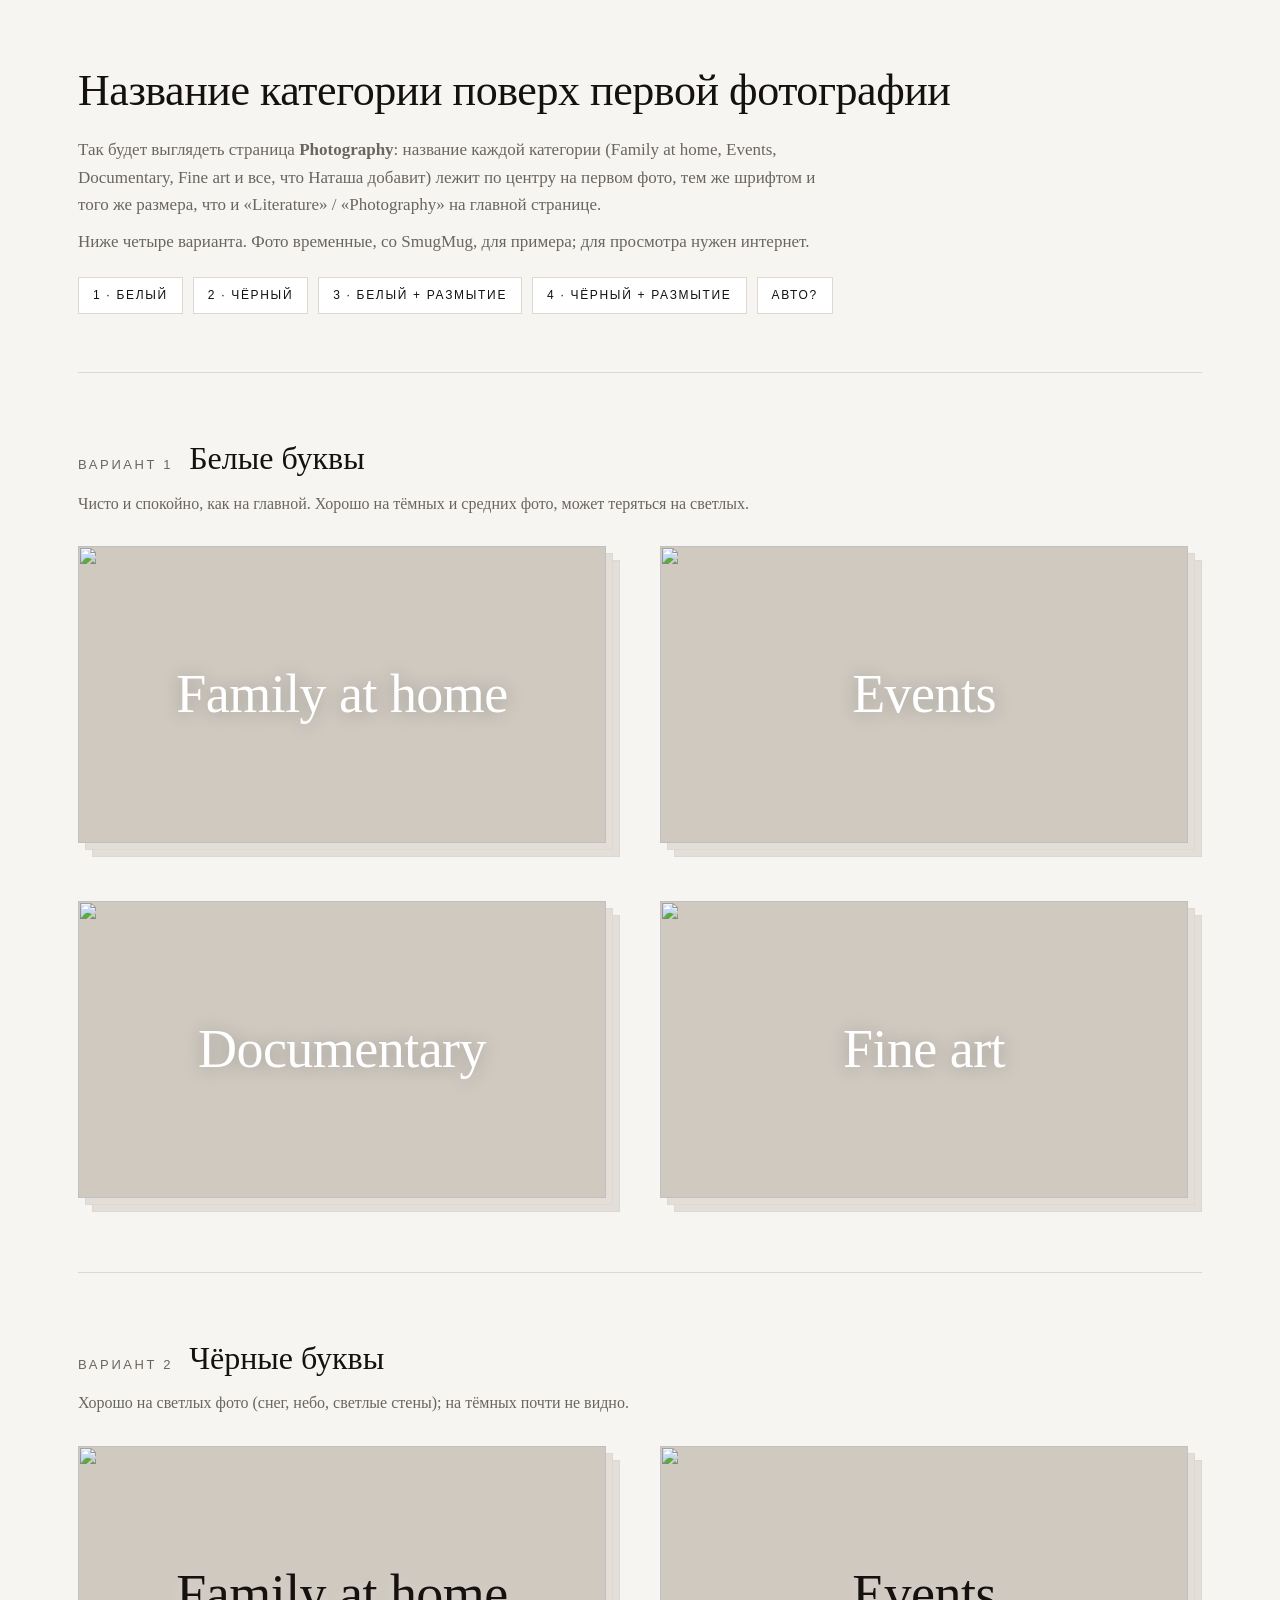
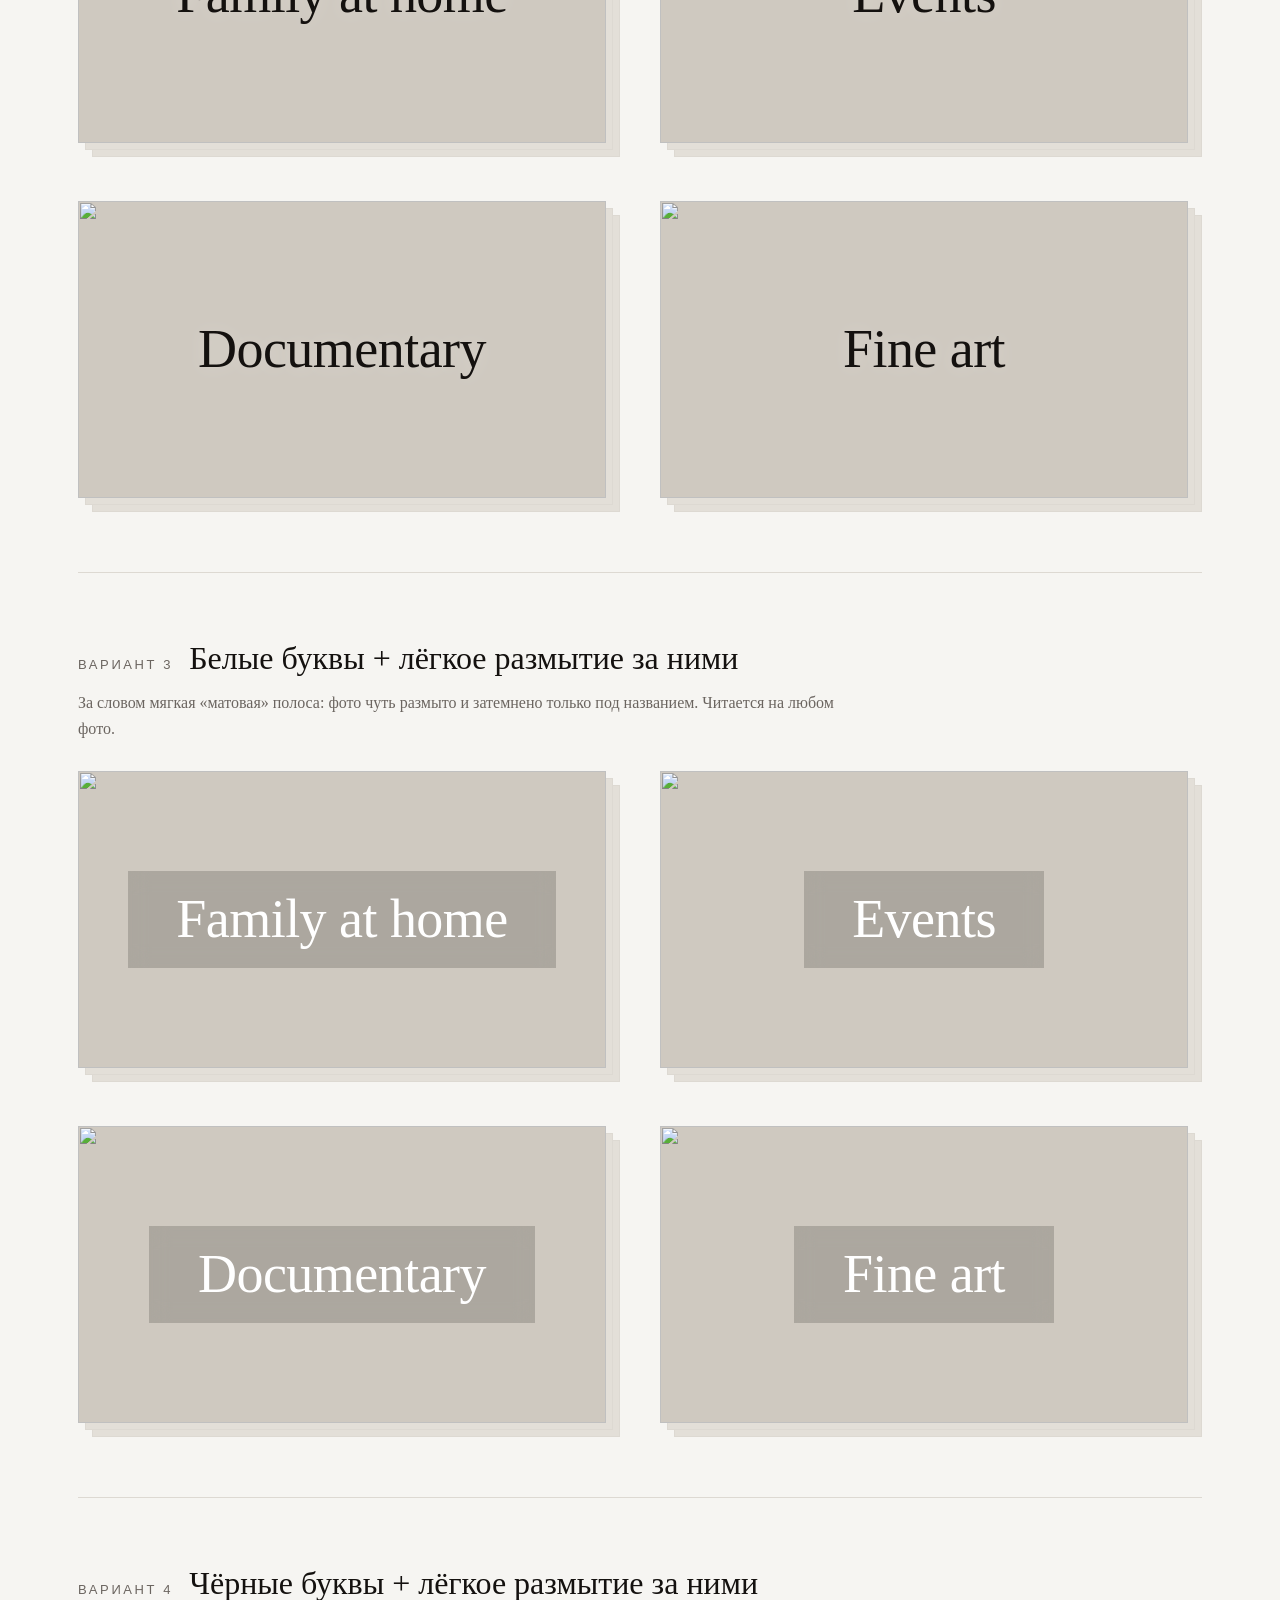
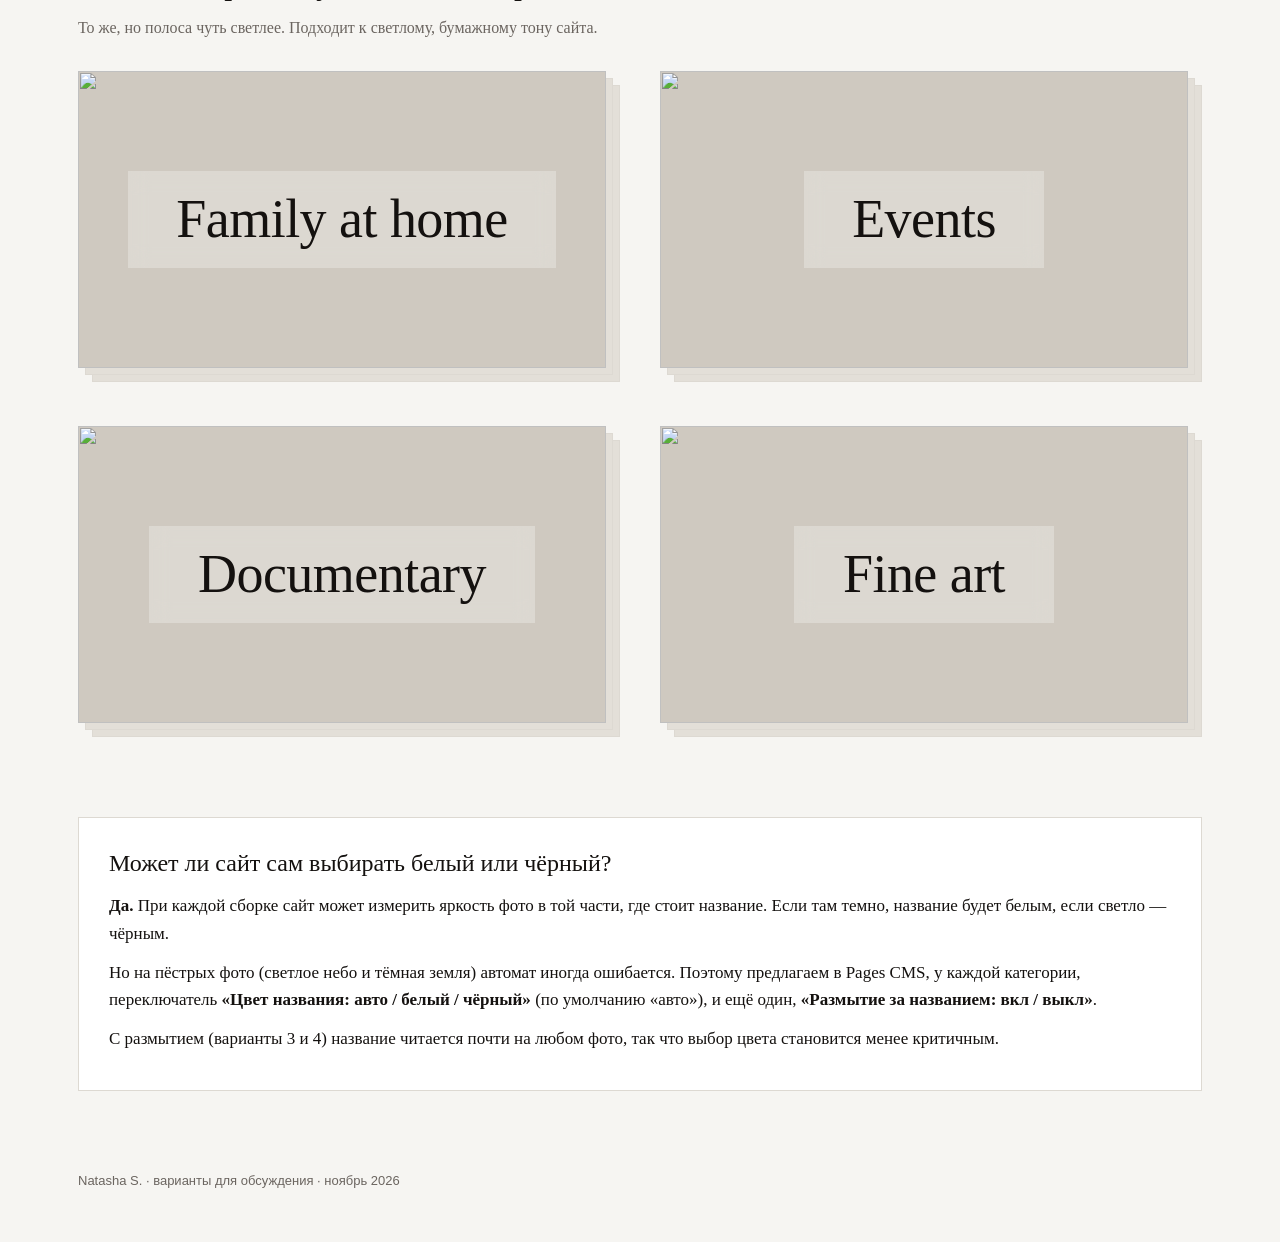
==== extras/category-title-options.html @ a848a956 "Draft page: category title options for Natasha Co-Authored-By: Claude Opus 5.5 <noreply@anthropic.co" ====
<!doctype html>
<html lang="ru"><head><meta charset="utf-8"><meta name="robots" content="noindex"><meta name="viewport" content="width=device-width,initial-scale=1">
<title>Названия категорий на фото — 4 варианта</title>
<style>
:root{--paper:#f6f5f2;--ink:#14110f;--muted:#6b6560;--line:#ddd9d2}
*{box-sizing:border-box}
body{margin:0;background:var(--paper);color:var(--ink);font-family:"Iowan Old Style","Palatino Linotype",Palatino,Georgia,"Times New Roman",serif;font-size:17px;line-height:1.6;-webkit-font-smoothing:antialiased}
.sans{font-family:-apple-system,BlinkMacSystemFont,"Helvetica Neue",Arial,sans-serif}
.wrap{max-width:1180px;margin:0 auto;padding:0 28px}
header{padding:56px 0 18px}
header h1{font-weight:400;font-size:clamp(28px,4vw,44px);margin:0 0 10px;letter-spacing:-.01em}
header p{max-width:760px;margin:0 0 10px;color:var(--muted)}
.jump{display:flex;flex-wrap:wrap;gap:10px;margin:22px 0 0}
.jump a{color:var(--ink);font-size:12px;letter-spacing:.14em;text-transform:uppercase;text-decoration:none;border:1px solid var(--line);padding:8px 14px;background:#fff}
section.v{padding:60px 0 20px;border-top:1px solid var(--line);margin-top:40px}
.vhead{display:flex;align-items:baseline;gap:16px;flex-wrap:wrap;margin-bottom:6px}
.vhead .n{font-size:13px;letter-spacing:.2em;color:var(--muted)}
.vhead h2{font-weight:400;font-size:clamp(24px,3vw,32px);margin:0}
.vnote{color:var(--muted);margin:0 0 30px;max-width:760px;font-size:16px}
.grid{display:grid;grid-template-columns:1fr 1fr;gap:44px 40px}
@media(max-width:760px){.grid{grid-template-columns:1fr}}
/* card = same stacked look as the live Photography page */
.card{position:relative;margin:0 14px 14px 0}
.card::before,.card::after{content:"";position:absolute;inset:0;background:#e3dfd8;border:1px solid var(--line)}
.card::before{transform:translate(14px,14px)}.card::after{transform:translate(7px,7px)}
.ph{position:relative;z-index:1;aspect-ratio:16/9;overflow:hidden;background:#cfc9c0}
.ph img{position:absolute;inset:0;width:100%;height:100%;object-fit:cover;display:block}
.ttl{position:absolute;inset:0;display:flex;align-items:center;justify-content:center;text-align:center;padding:20px}
.ttl span{font-family:"Iowan Old Style","Palatino Linotype",Palatino,Georgia,"Times New Roman",serif;font-weight:400;font-style:normal;font-size:clamp(28px,4.6vw,54px);letter-spacing:-.01em;line-height:1.1;text-transform:none}
.white .ttl span{color:#fff;text-shadow:0 1px 18px rgba(0,0,0,.25)}
.black .ttl span{color:var(--ink);text-shadow:0 1px 18px rgba(255,255,255,.25)}
/* blur band behind the word */
.blur .ttl span{padding:.35em .9em;backdrop-filter:blur(10px);-webkit-backdrop-filter:blur(10px)}
.white.blur .ttl span{background:rgba(20,17,15,.18);text-shadow:none}
.black.blur .ttl span{background:rgba(246,245,242,.34);text-shadow:none}
.cap{font-size:12px;letter-spacing:.12em;text-transform:uppercase;color:var(--muted);margin-top:10px}
.qa{background:#fff;border:1px solid var(--line);padding:26px 30px;margin:60px 0 80px}
.qa h3{font-weight:400;font-size:24px;margin:0 0 10px}
.qa p{margin:0 0 12px}
.qa ul{margin:0 0 6px;padding-left:20px}
footer{color:var(--muted);font-size:13px;padding:0 0 50px}
</style></head><body>
<div class="wrap">
<header>
  <h1>Название категории поверх первой фотографии</h1>
  <p>Так будет выглядеть страница <b>Photography</b>: название каждой категории (Family at home, Events, Documentary, Fine art и все, что Наташа добавит) лежит по центру на первом фото, тем же шрифтом и того же размера, что и «Literature» / «Photography» на главной странице.</p>
  <p>Ниже четыре варианта. Фото временные, со SmugMug, для примера; для просмотра нужен интернет.</p>
  <div class="jump sans"><a href="#v1">1 · Белый</a><a href="#v2">2 · Чёрный</a><a href="#v3">3 · Белый + размытие</a><a href="#v4">4 · Чёрный + размытие</a><a href="#auto">Авто?</a></div>
</header>

<section class="v" id="v1"><div class="vhead"><span class="n sans">ВАРИАНТ 1</span><h2>Белые буквы</h2></div><p class="vnote">Чисто и спокойно, как на главной. Хорошо на тёмных и средних фото, может теряться на светлых.</p><div class="grid"><div><div class="card white"><div class="ph"><img src="https://photos.smugmug.com/Fr%C3%AD%C3%B0a-T%C3%B3mas-Eyborg/i-x3jqPpj/0/KsQg6JRPxbB7XpdxL8n7jQ8fPhh5bJhFhCkpwvd72/XL/DSCF0589-3-XL.jpg" alt="" loading="lazy"><div class="ttl"><span>Family at home</span></div></div></div></div><div><div class="card white"><div class="ph"><img src="https://photos.smugmug.com/Olga-Tokarczuk/i-Dnhv8x4/0/MCznbXnq9zkvr38t78bZq2rw8jXM85wVN9ZpM8JSW/L/DSCF3307-L.jpg" alt="" loading="lazy"><div class="ttl"><span>Events</span></div></div></div></div><div><div class="card white"><div class="ph"><img src="https://photos.smugmug.com/%D0%94%D0%BE%D0%BC%D0%B0/i-3DvgwRV/0/KmtNZwfpNNcV2r82j3Rk4cP6JK4Q8BxG9mBZS4GZH/XL/DSCF9285-XL.jpg" alt="" loading="lazy"><div class="ttl"><span>Documentary</span></div></div></div></div><div><div class="card white"><div class="ph"><img src="https://photos.smugmug.com/K%C3%A6ri-f%C3%A1viti/i-VwBpmGL/0/MFWq6fGC9Fkd3NwGhKRMZvqpXt3XNv8VwmR5LBnxx/XL/DSCF8803-2-XL.jpg" alt="" loading="lazy"><div class="ttl"><span>Fine art</span></div></div></div></div></div></section>
<section class="v" id="v2"><div class="vhead"><span class="n sans">ВАРИАНТ 2</span><h2>Чёрные буквы</h2></div><p class="vnote">Хорошо на светлых фото (снег, небо, светлые стены); на тёмных почти не видно.</p><div class="grid"><div><div class="card black"><div class="ph"><img src="https://photos.smugmug.com/Fr%C3%AD%C3%B0a-T%C3%B3mas-Eyborg/i-x3jqPpj/0/KsQg6JRPxbB7XpdxL8n7jQ8fPhh5bJhFhCkpwvd72/XL/DSCF0589-3-XL.jpg" alt="" loading="lazy"><div class="ttl"><span>Family at home</span></div></div></div></div><div><div class="card black"><div class="ph"><img src="https://photos.smugmug.com/Olga-Tokarczuk/i-Dnhv8x4/0/MCznbXnq9zkvr38t78bZq2rw8jXM85wVN9ZpM8JSW/L/DSCF3307-L.jpg" alt="" loading="lazy"><div class="ttl"><span>Events</span></div></div></div></div><div><div class="card black"><div class="ph"><img src="https://photos.smugmug.com/%D0%94%D0%BE%D0%BC%D0%B0/i-3DvgwRV/0/KmtNZwfpNNcV2r82j3Rk4cP6JK4Q8BxG9mBZS4GZH/XL/DSCF9285-XL.jpg" alt="" loading="lazy"><div class="ttl"><span>Documentary</span></div></div></div></div><div><div class="card black"><div class="ph"><img src="https://photos.smugmug.com/K%C3%A6ri-f%C3%A1viti/i-VwBpmGL/0/MFWq6fGC9Fkd3NwGhKRMZvqpXt3XNv8VwmR5LBnxx/XL/DSCF8803-2-XL.jpg" alt="" loading="lazy"><div class="ttl"><span>Fine art</span></div></div></div></div></div></section>
<section class="v" id="v3"><div class="vhead"><span class="n sans">ВАРИАНТ 3</span><h2>Белые буквы + лёгкое размытие за ними</h2></div><p class="vnote">За словом мягкая «матовая» полоса: фото чуть размыто и затемнено только под названием. Читается на любом фото.</p><div class="grid"><div><div class="card white blur"><div class="ph"><img src="https://photos.smugmug.com/Fr%C3%AD%C3%B0a-T%C3%B3mas-Eyborg/i-x3jqPpj/0/KsQg6JRPxbB7XpdxL8n7jQ8fPhh5bJhFhCkpwvd72/XL/DSCF0589-3-XL.jpg" alt="" loading="lazy"><div class="ttl"><span>Family at home</span></div></div></div></div><div><div class="card white blur"><div class="ph"><img src="https://photos.smugmug.com/Olga-Tokarczuk/i-Dnhv8x4/0/MCznbXnq9zkvr38t78bZq2rw8jXM85wVN9ZpM8JSW/L/DSCF3307-L.jpg" alt="" loading="lazy"><div class="ttl"><span>Events</span></div></div></div></div><div><div class="card white blur"><div class="ph"><img src="https://photos.smugmug.com/%D0%94%D0%BE%D0%BC%D0%B0/i-3DvgwRV/0/KmtNZwfpNNcV2r82j3Rk4cP6JK4Q8BxG9mBZS4GZH/XL/DSCF9285-XL.jpg" alt="" loading="lazy"><div class="ttl"><span>Documentary</span></div></div></div></div><div><div class="card white blur"><div class="ph"><img src="https://photos.smugmug.com/K%C3%A6ri-f%C3%A1viti/i-VwBpmGL/0/MFWq6fGC9Fkd3NwGhKRMZvqpXt3XNv8VwmR5LBnxx/XL/DSCF8803-2-XL.jpg" alt="" loading="lazy"><div class="ttl"><span>Fine art</span></div></div></div></div></div></section>
<section class="v" id="v4"><div class="vhead"><span class="n sans">ВАРИАНТ 4</span><h2>Чёрные буквы + лёгкое размытие за ними</h2></div><p class="vnote">То же, но полоса чуть светлее. Подходит к светлому, бумажному тону сайта.</p><div class="grid"><div><div class="card black blur"><div class="ph"><img src="https://photos.smugmug.com/Fr%C3%AD%C3%B0a-T%C3%B3mas-Eyborg/i-x3jqPpj/0/KsQg6JRPxbB7XpdxL8n7jQ8fPhh5bJhFhCkpwvd72/XL/DSCF0589-3-XL.jpg" alt="" loading="lazy"><div class="ttl"><span>Family at home</span></div></div></div></div><div><div class="card black blur"><div class="ph"><img src="https://photos.smugmug.com/Olga-Tokarczuk/i-Dnhv8x4/0/MCznbXnq9zkvr38t78bZq2rw8jXM85wVN9ZpM8JSW/L/DSCF3307-L.jpg" alt="" loading="lazy"><div class="ttl"><span>Events</span></div></div></div></div><div><div class="card black blur"><div class="ph"><img src="https://photos.smugmug.com/%D0%94%D0%BE%D0%BC%D0%B0/i-3DvgwRV/0/KmtNZwfpNNcV2r82j3Rk4cP6JK4Q8BxG9mBZS4GZH/XL/DSCF9285-XL.jpg" alt="" loading="lazy"><div class="ttl"><span>Documentary</span></div></div></div></div><div><div class="card black blur"><div class="ph"><img src="https://photos.smugmug.com/K%C3%A6ri-f%C3%A1viti/i-VwBpmGL/0/MFWq6fGC9Fkd3NwGhKRMZvqpXt3XNv8VwmR5LBnxx/XL/DSCF8803-2-XL.jpg" alt="" loading="lazy"><div class="ttl"><span>Fine art</span></div></div></div></div></div></section>

<div class="qa" id="auto">
  <h3>Может ли сайт сам выбирать белый или чёрный?</h3>
  <p><b>Да.</b> При каждой сборке сайт может измерить яркость фото в той части, где стоит название. Если там темно, название будет белым, если светло — чёрным.</p>
  <p>Но на пёстрых фото (светлое небо и тёмная земля) автомат иногда ошибается. Поэтому предлагаем в Pages CMS, у каждой категории, переключатель <b>«Цвет названия: авто / белый / чёрный»</b> (по умолчанию «авто»), и ещё один, <b>«Размытие за названием: вкл / выкл»</b>.</p>
  <p>С размытием (варианты 3 и 4) название читается почти на любом фото, так что выбор цвета становится менее критичным.</p>
</div>
<footer class="sans">Natasha S. · варианты для обсуждения · ноябрь 2026</footer>
</div></body></html>
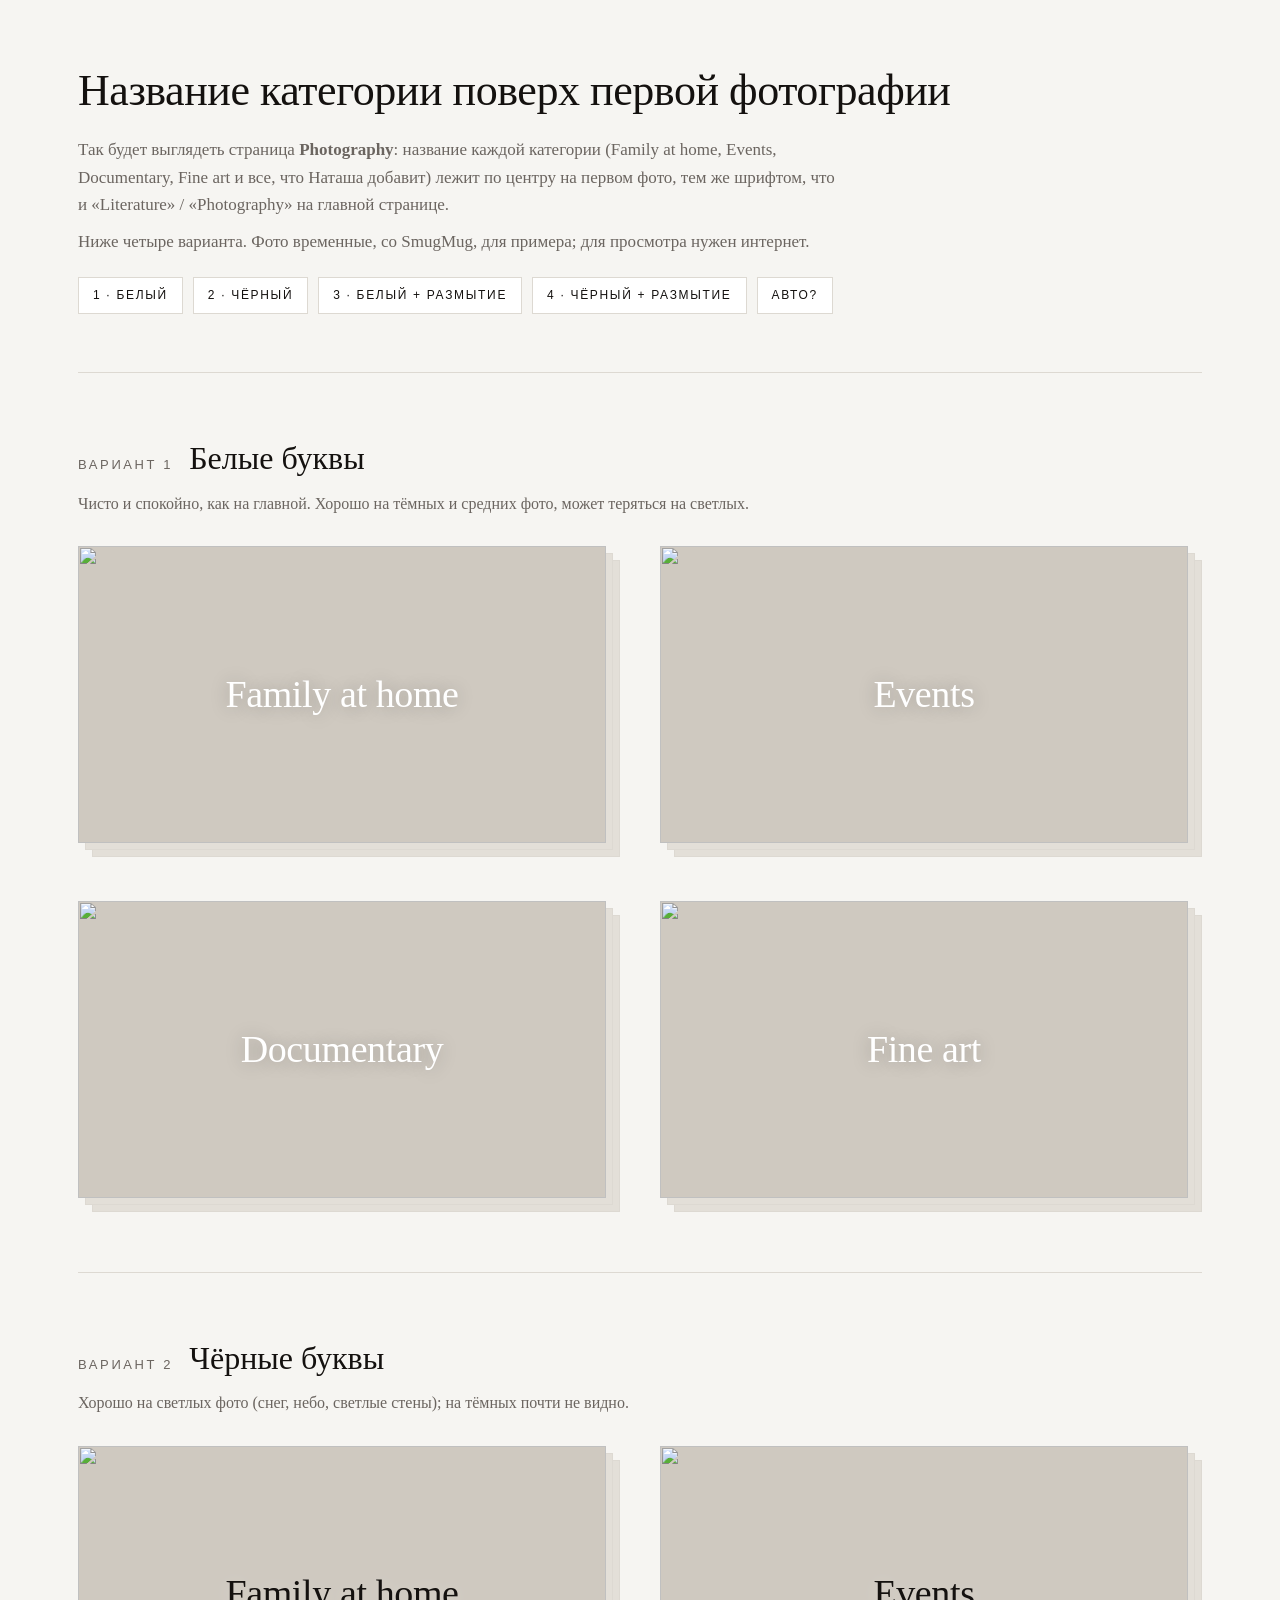
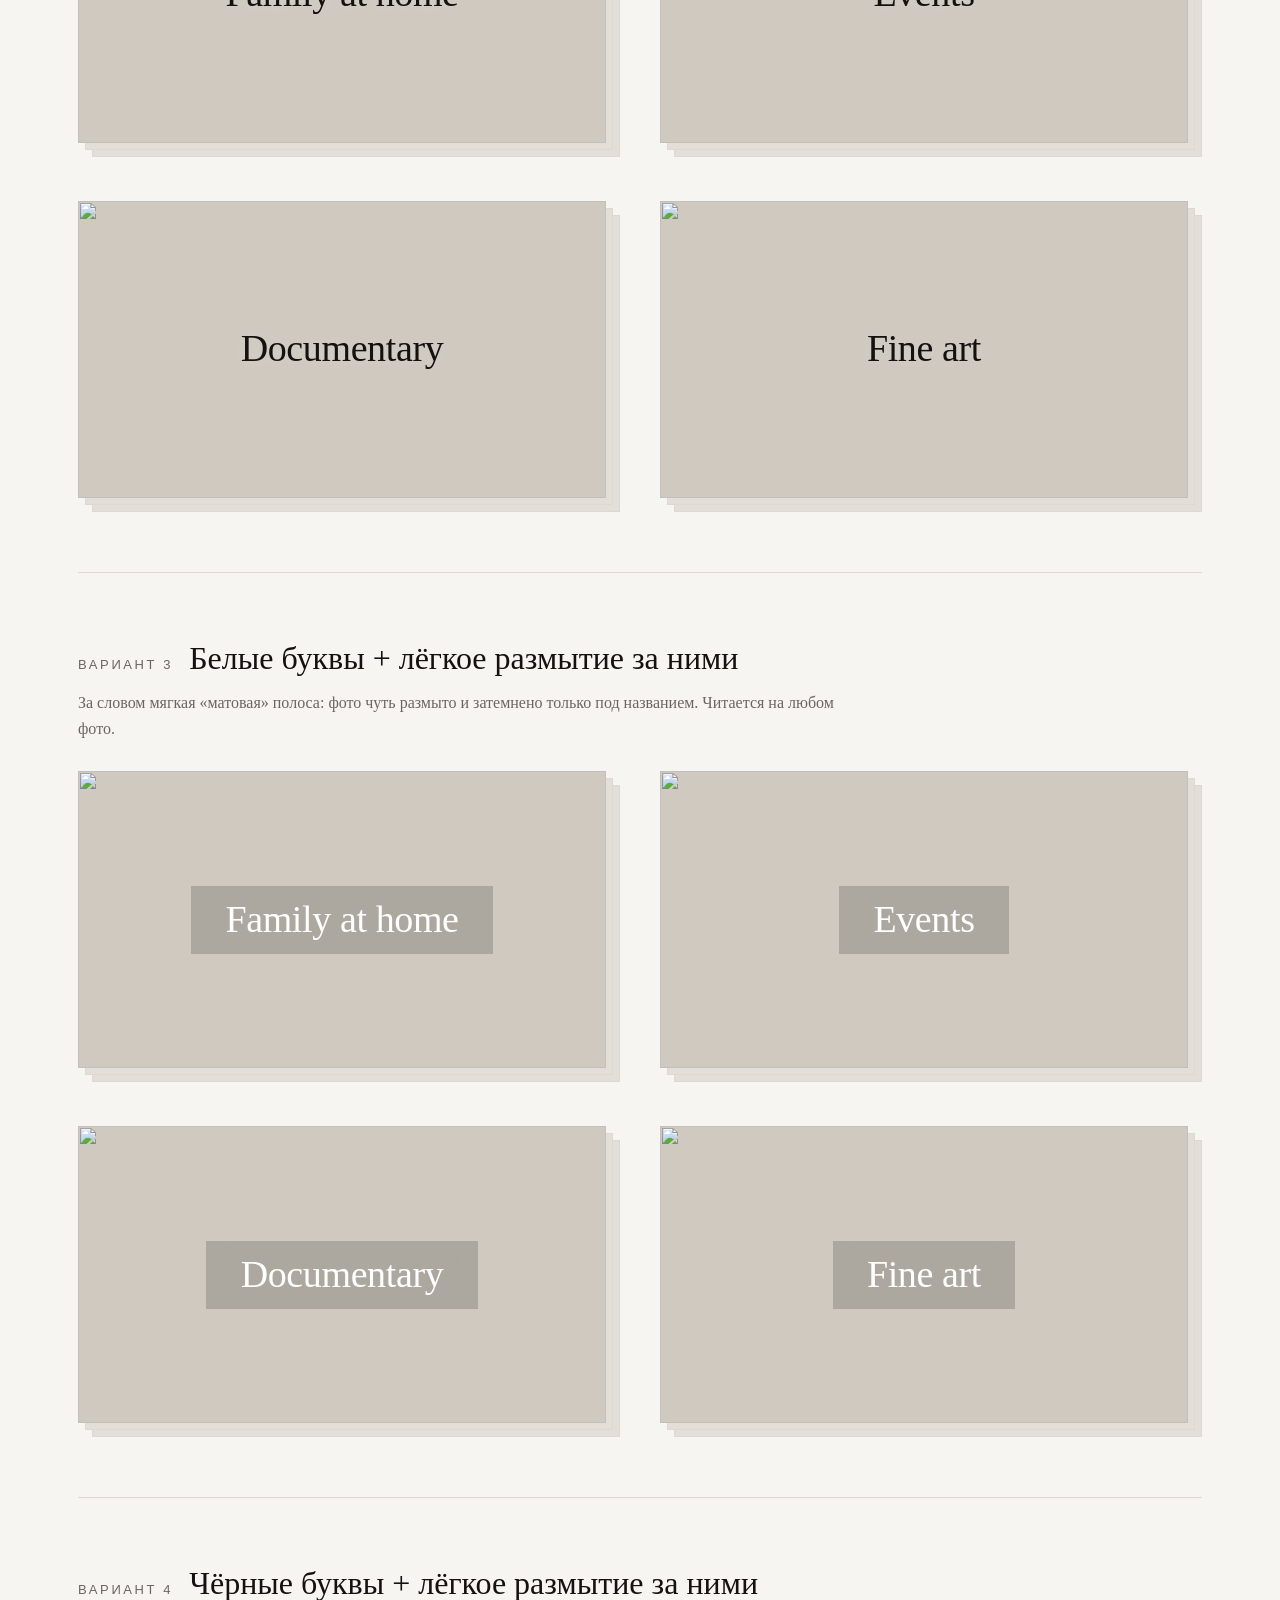
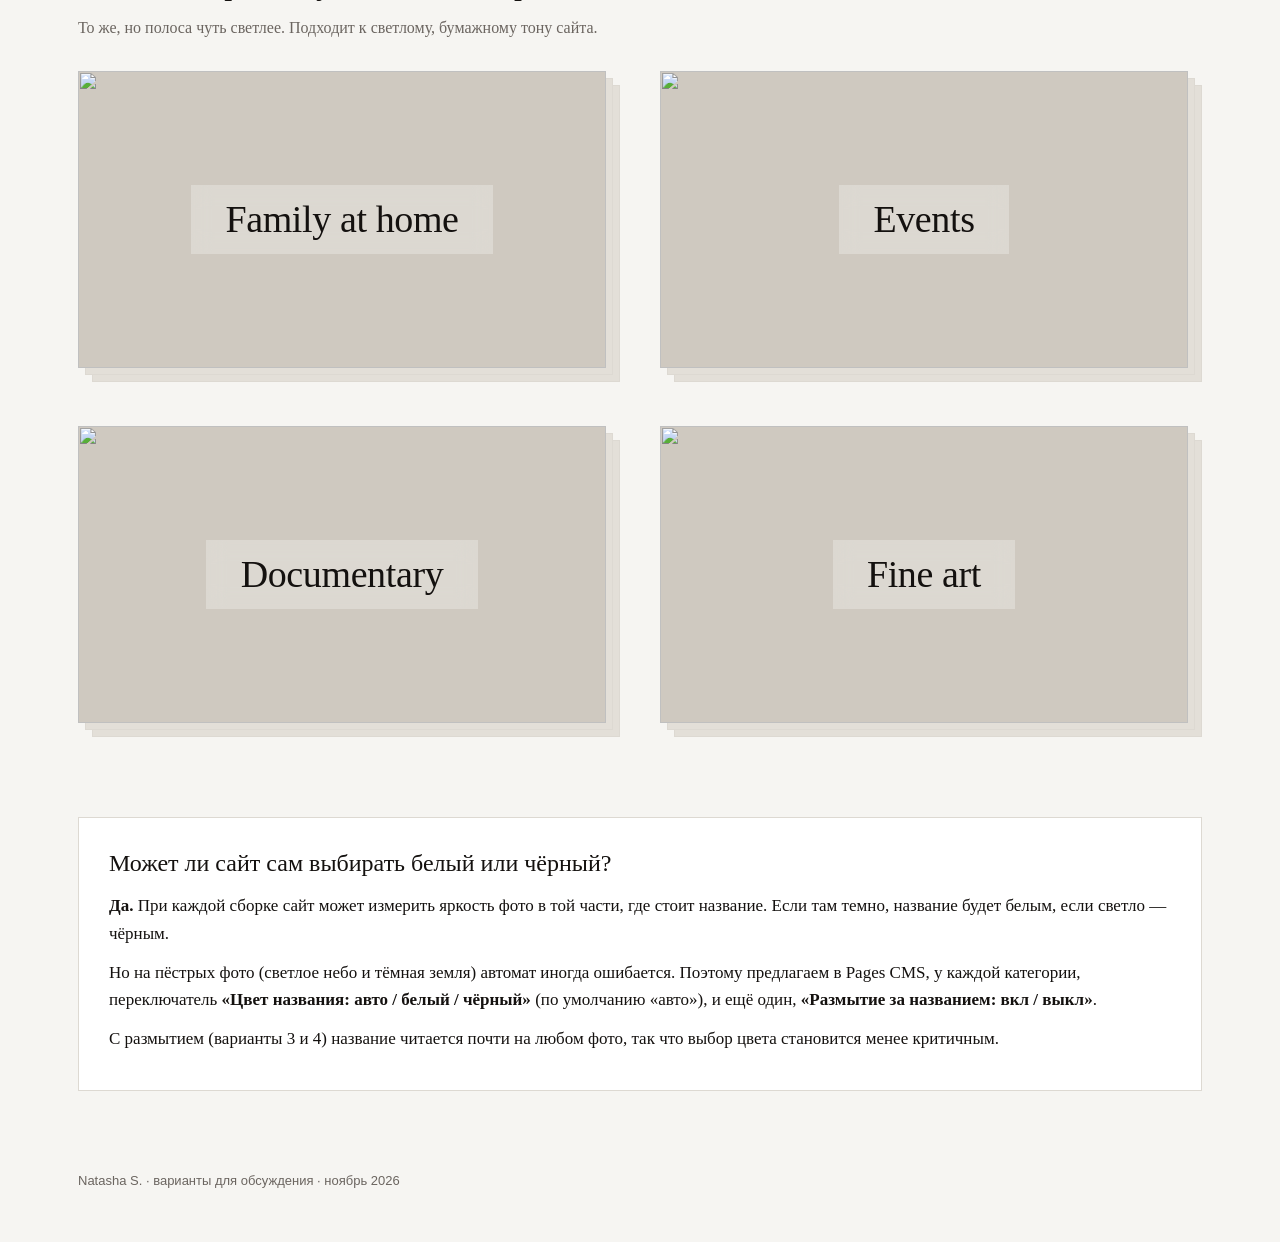
==== commit 1553687f: "Options page: smaller category names Co-Authored-By: Claude Opus 5.5 <noreply@anthropic.com> Claude-" ====
--- a/extras/category-title-options.html
+++ b/extras/category-title-options.html
@@ -26,7 +26,7 @@
 .ph{position:relative;z-index:1;aspect-ratio:16/9;overflow:hidden;background:#cfc9c0}
 .ph img{position:absolute;inset:0;width:100%;height:100%;object-fit:cover;display:block}
 .ttl{position:absolute;inset:0;display:flex;align-items:center;justify-content:center;text-align:center;padding:20px}
-.ttl span{font-family:"Iowan Old Style","Palatino Linotype",Palatino,Georgia,"Times New Roman",serif;font-weight:400;font-style:normal;font-size:clamp(28px,4.6vw,54px);letter-spacing:-.01em;line-height:1.1;text-transform:none}
+.ttl span{font-family:"Iowan Old Style","Palatino Linotype",Palatino,Georgia,"Times New Roman",serif;font-weight:400;font-style:normal;font-size:clamp(20px,3.2vw,38px);letter-spacing:-.01em;line-height:1.1;text-transform:none}
 .white .ttl span{color:#fff;text-shadow:0 1px 18px rgba(0,0,0,.25)}
 .black .ttl span{color:var(--ink);text-shadow:0 1px 18px rgba(255,255,255,.25)}
 /* blur band behind the word */
@@ -43,7 +43,7 @@
 <div class="wrap">
 <header>
   <h1>Название категории поверх первой фотографии</h1>
-  <p>Так будет выглядеть страница <b>Photography</b>: название каждой категории (Family at home, Events, Documentary, Fine art и все, что Наташа добавит) лежит по центру на первом фото, тем же шрифтом и того же размера, что и «Literature» / «Photography» на главной странице.</p>
+  <p>Так будет выглядеть страница <b>Photography</b>: название каждой категории (Family at home, Events, Documentary, Fine art и все, что Наташа добавит) лежит по центру на первом фото, тем же шрифтом, что и «Literature» / «Photography» на главной странице.</p>
   <p>Ниже четыре варианта. Фото временные, со SmugMug, для примера; для просмотра нужен интернет.</p>
   <div class="jump sans"><a href="#v1">1 · Белый</a><a href="#v2">2 · Чёрный</a><a href="#v3">3 · Белый + размытие</a><a href="#v4">4 · Чёрный + размытие</a><a href="#auto">Авто?</a></div>
 </header>
